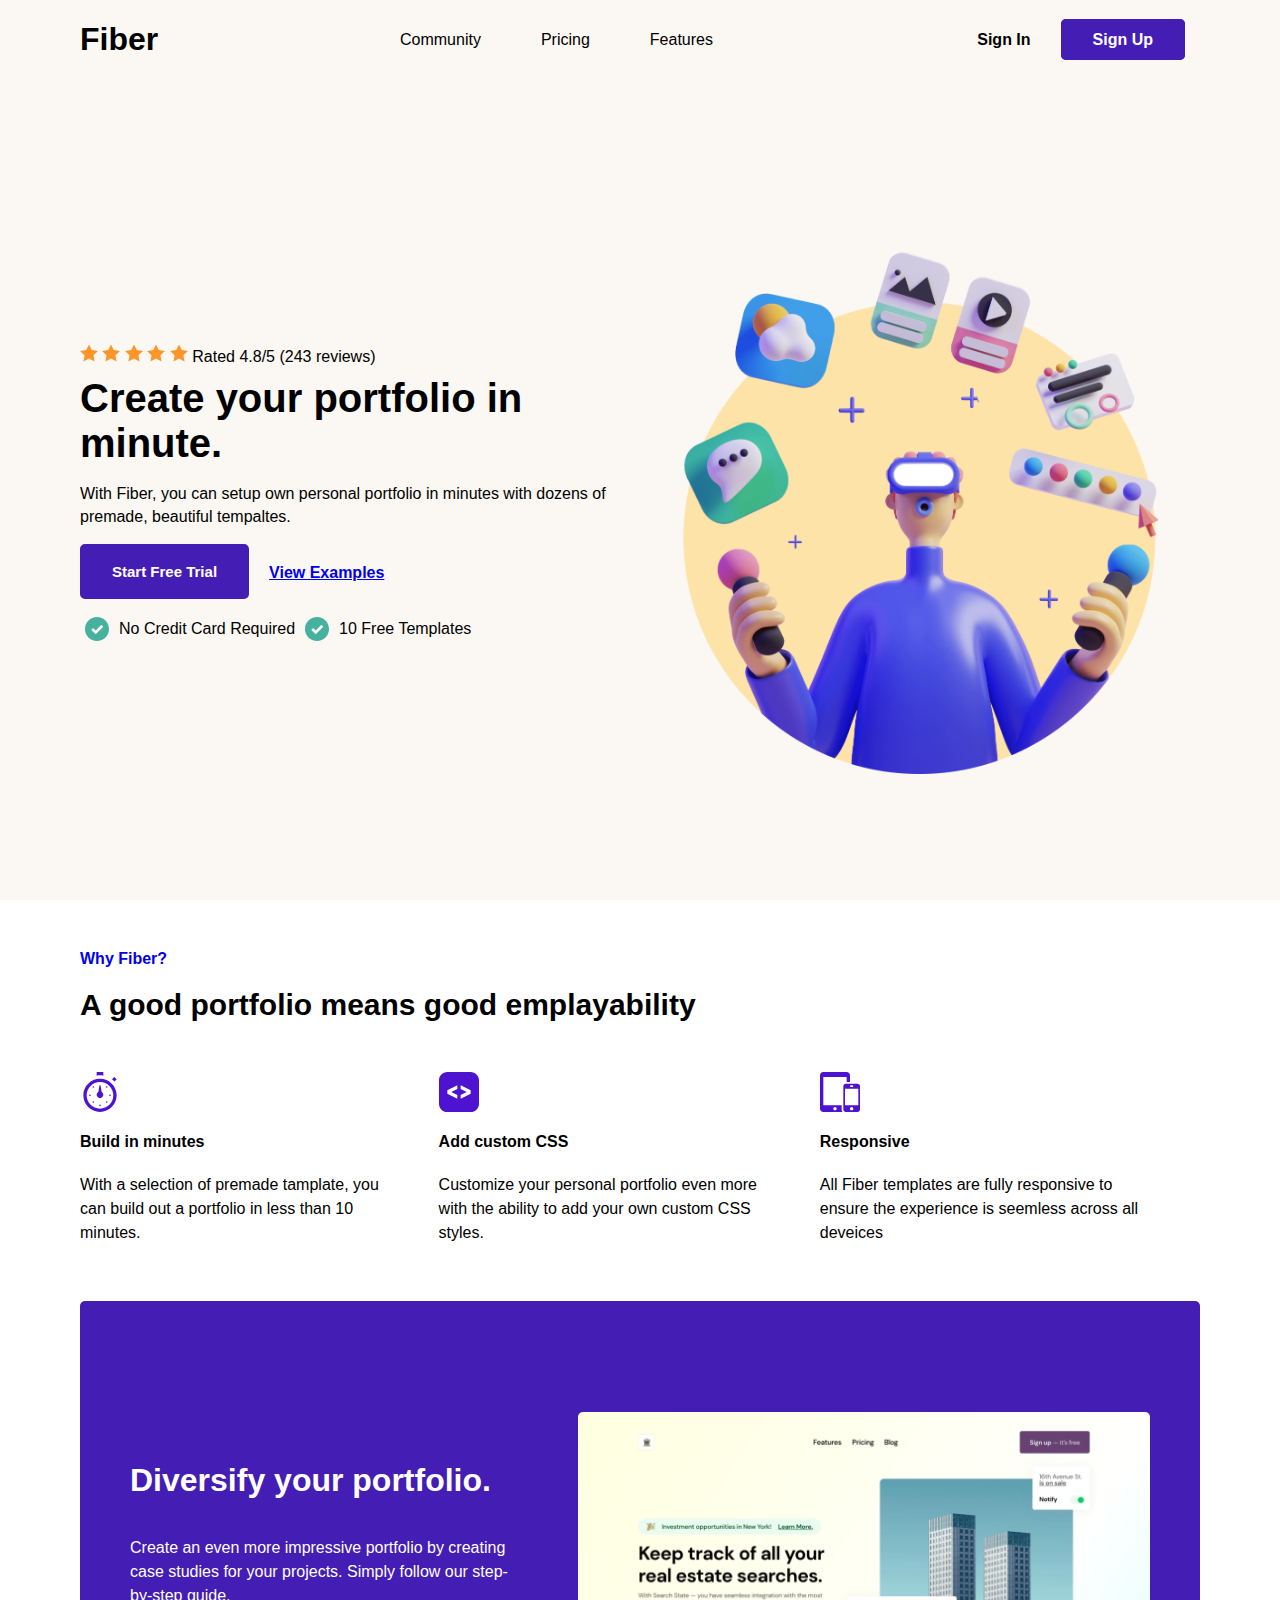
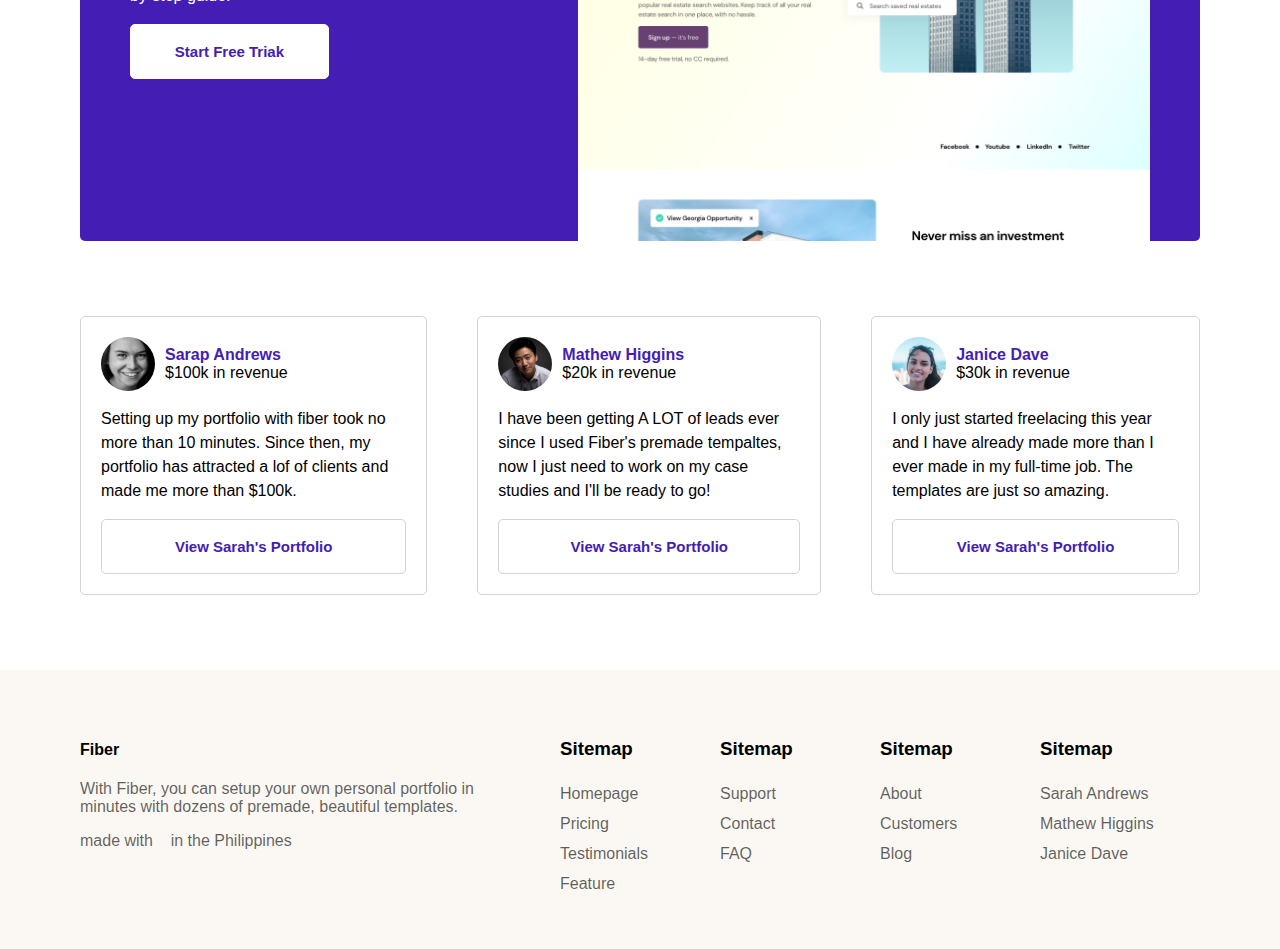
==== index.html @ 03c806fe "Add files via upload" ====
<html lang="en">
<head>
    <meta charset="UTF-8">
    <meta http-equiv="X-UA-Compatible" content="IE=edge">
    <meta name="viewport" content="width=device-width, initial-scale=1.0">
    <link rel="stylesheet" href="https://pro.fontawesome.com/releases/v5.10.0/css/all.css" integrity="sha384-AYmEC3Yw5cVb3ZcuHtOA93w35dYTsvhLPVnYs9eStHfGJvOvKxVfELGroGkvsg+p" crossorigin="anonymous"/>

    <link rel="stylesheet" href="/css/style.css">



    <title>Fiber</title>
</head>
<body>
    <section id="section-one">
        <header>
            <div class="logo">
                <h1>Fiber</h1>
            </div>

            <input type="checkbox" id="nav-toggle" class="nav-toggle">
            <label for="nav-toggle" class="nav-toggle-label">
                <span>
                    <img src="/Assets/Hamburger Menu.svg" alt="">
                </span>
            </label>

            <div class="navigation-bar">
                <nav>
                    <ul>
                        <li><a href="#">Community</a></li>
                        <li><a href="#">Pricing</a></li>
                        <li><a href="#">Features</a></li>
                    </ul>
                </nav>

                <div class="sign-in-up">
                    <ul>
                        <li><a class="in" href="#">Sign In</a></li>
                        <li><a class="up" href="sign-up.html">Sign Up</a></li>
                    </ul>

                </div>

            </div>
        </header>


        <div class="container-one">

            <div class="wrapper">

            <div class="content-one">
                <!-- <span>
                    <img src="/Assets/hero-Illustration.png" alt="">
                </span> -->
            </div>


            <div class="content-two">
                <div class="star">
                    <span><img src="/Assets/star.svg" alt=""></span>
                    <span><img src="/Assets/star.svg" alt=""></span>
                    <span><img src="/Assets/star.svg" alt=""></span>
                    <span><img src="/Assets/star.svg" alt=""></span>
                    <span><img src="/Assets/star.svg" alt=""></span>
                
                    <span>Rated 4.8/5 (243 reviews)</span>
                </div>

                <h1>Create your portfolio in minute.</h1>

                <p>
                    With Fiber, you can setup own personal portfolio in minutes
                    with dozens of premade, beautiful tempaltes.
                </p>
            

            <div class="start-free-trial">
                <input type="button" value="Start Free Trial">
                <span><a href="#">View Examples</a></span>
            </div>

            <div class="card-template">
                <div  class="text">
                    <span><img src="/Assets/Checkmark.svg" alt=""></span>
                    <span>No Credit Card Required</span>
                </div>
                <div  class="text">
                    <span><img src="/Assets/Checkmark.svg" alt=""></span>
                    <span>10 Free Templates</span>
                </div>
            </div>
        </div>
        </div>
        </div>
    </section>






    <section id="section-two">

        <div class="why-fiber">
            <a href="#">Why Fiber?</a>
            <h1>A good portfolio means good emplayability</h1>
        </div>

        <div class="build-add-responsive">
            <div class="build-minute">

                <img src="/Assets/time.svg" alt="">
                <h4>Build in minutes</h4>
                <p>
                    With a selection of premade tamplate, you 
                    can build out a portfolio in less than 10
                    minutes.
                </p>
            </div>

            <div class="add-custom">

                <img src="/Assets/code.svg" alt="">
                <h4>Add custom CSS</h4>
                <p>
                    Customize your personal portfolio even
                    more with the ability to add your own
                    custom CSS styles.
                </p>

            </div>
            <div class="responsive">

                <img src="/Assets/allSizes.svg" alt="">
                <h4>Responsive</h4>
                <p>
                    All Fiber templates are fully responsive
                    to ensure the experience is seemless
                    across all deveices
                </p>
            </div>
        </div>
    </section>






    <section id="section-three">

        <div class="third-section-container">
            <div class="third-section-wrapper">
                <div class="diversify">
                    <h1>
                        Diversify your portfolio.
                    </h1>
                    <p>
                        Create an even more impressive portfolio by
                        creating case studies for your projects.
                        Simply follow our step-by-step guide.
                    </p>
                    <input type="button" value="Start Free Triak">

                </div>
                <div class="third-section-img">
                    
                </div>

            </div>

        </div>
    </section>





    <section id="section-four">
        <div class="container-four">

            <div class="wrapper-four-one">
                <div class="user">
                    <span class="people">
                        <img src="/Assets/User Avatar.svg" alt="">
                        <span class="name">
                            <p>Sarap Andrews</p>
                            <p>$100k in revenue</p>
                        </span>
                    </span>
                    <p>
                        Setting up my portfolio with fiber took no more
                        than 10 minutes. Since then, my portfolio has 
                        attracted a lof of clients and made me more than
                        $100k.
                    </p>
                    <input type="button" name="" id="" value="View Sarah's Portfolio">
                </div>
            </div>

            <div class="wrapper-four-two">
                <div class="user">
                    <span class="people">
                        <img src="/Assets/User Avatar 2.svg" alt="">
                        <span class="name">
                            <p>Mathew Higgins</p>
                            <p>$20k in revenue</p>
                        </span>
                    </span>
                    <p>
                        I have been getting A LOT of leads ever since I used
                        Fiber's premade tempaltes, now I just need to  work on
                        my case studies and I'll be ready to go!
                    </p>
                    <input type="button" name="" id="" value="View Sarah's Portfolio">
                </div>
            </div>

            <div class="wrapper-four-three">
                <div class="user">
                    <span class="people">
                        <img src="/Assets/User Avatar 32.svg" alt="">
                        <span class="name">
                            <p>Janice Dave</p>
                            <p>$30k in revenue</p>
                        </span>
                    </span>
                    <p>
                        I only just started freelacing this year and I have already
                        made more than I ever made in my full-time job. The 
                        templates are just so amazing.
                    </p>
                    <input type="button" name="" id="" value="View Sarah's Portfolio">
                </div>
            </div>

        </div>
    </section>





    <footer>
        <div class="footer-container">
            <div class="fiber">
                <h4>Fiber</h4>
                <p>
                    With Fiber, you can setup your own personal
                    portfolio in minutes with dozens of premade,
                    beautiful templates.
                </p>
                <p>
                    made with &nbsp; <span><i class="fas fa-heart"></i></span> &nbsp; in the Philippines
                </p>
            </div>
            <div class="sitemap">
                <h3>Sitemap</h3>

                <div class="footer-site">
                    <a href="#">Homepage</a>
                    <a href="#">Pricing</a>
                    <a href="#">Testimonials</a>
                    <a href="#">Feature</a>
                </div>
            </div>

            <div class="resources">
                <h3>Sitemap</h3>

                <div class="footer-site">
                    <a href="#">Support</a>
                    <a href="#">Contact</a>
                    <a href="#">FAQ</a>
                </div>
            </div>

            <div class="comapany">
                <h3>Sitemap</h3>

                <div class="footer-site">
                    <a href="#">About</a>
                    <a href="#">Customers</a>
                    <a href="#">Blog</a>
                </div>
            </div>

            <div class="portfolio">
                <h3>Sitemap</h3>

                <div class="footer-site">
                    <a href="#">Sarah Andrews</a>
                    <a href="#">Mathew Higgins</a>
                    <a href="#">Janice Dave</a>
                </div>
            </div>

        </div>
    </footer>

    
</body>
</html>
---- css/style.css ----
*, *::after, *::before {
  -webkit-box-sizing: border-box;
          box-sizing: border-box;
}

body {
  margin: 0;
  padding: 0;
  font-family: sans-serif;
}

:root {
  --primary-clr: #441db5;
  --bg-background: #fbf8f3;
}

/* SECTION1 HEADER AND NAV ***********************/
#section-one {
  background-color: var(--bg-background);
  height: 100vh;
  width: 100%;
}

header {
  background-color: var(--bg-background);
  position: fixed;
  width: 100%;
  display: grid;
  grid-template-columns: .5fr 3.5fr 3.5fr .5fr;
  z-index: 999;
}
.logo{
  grid-column: 2/ 3;
}

.navigation-bar {
  padding-top: 10px;
  position: absolute;
  text-align: right;
  top: 100%;
  right: 0;
  background-color: #e4e0da;
  width: 100%;
  -webkit-transition: -webkit-transform 400ms ease-in-out;
  transition: -webkit-transform 400ms ease-in-out;
  transition: transform 400ms ease-in-out;
  transition: transform 400ms ease-in-out, 
  -webkit-transform 400ms ease-in-out;
  -webkit-transform: scale(1, 0);
          transform: scale(1, 0);
  -webkit-transform-origin: top;
          transform-origin: top;
}

.navigation-bar a {
  opacity: 0;
  -webkit-transition: opacity 150ms ease-in-out;
  transition: opacity 150ms ease-in-out;
}

nav ul {
  padding: 0;
  margin: 0;
  list-style: none;
}

nav li {
  margin-right: 30px;
  margin-bottom: 20px;
}

nav a {
  color: black;
  text-decoration: none;
}

.sign-in-up ul {
  padding: 0;
  margin: 0;
  list-style: none;
}

.sign-in-up li {
  margin: 20px 15px;
}

.sign-in-up a {
  font-weight: bold;
  text-decoration: none;
  margin: 20px 15px;
}

.sign-in-up .in {
  padding: 10px 0;
  color: black;
}

.sign-in-up .up {
  color: white;
  padding: 10px 30px;
  background-color: var(--primary-clr);
  border-radius: 5px;
  border: 2px solid var(--primary-clr);
  -webkit-transition: 200ms ease-in-out;
  transition: 200ms ease-in-out;
}

.sign-in-up .up:hover {
  color: var(--primary-clr);
  background-color: white;
}

header .nav-toggle {
  display: none;
}

header .nav-toggle-label {
  position: absolute;
  top: 0;
  right: 0;
  display: -webkit-box;
  display: -ms-flexbox;
  display: flex;
  height: 100%;
  -webkit-box-align: center;
      -ms-flex-align: center;
          align-items: center;
  grid-column: 3/ 4;
  cursor: pointer;
}

.nav-toggle:checked ~ .navigation-bar {
  -webkit-transform: scale(1, 1);
          transform: scale(1, 1);
}

.nav-toggle:checked ~ .navigation-bar a {
  opacity: 1;
  -webkit-transition: opacity 250ms ease-in-out 250ms;
  transition: opacity 250ms ease-in-out 250ms;
}


.container-one{
  display: grid;
  grid-template-columns: .5fr 7fr .5fr;
  /* grid-template-rows: .5fr 5fr 5fr; */
  height: 100%;
  
}
.wrapper{
  grid-column: 2/ 3;
  display: grid;
  grid-template-rows: 6vh 50vh auto;
}
.content-one{
  grid-row: 2/ 3;
  display: flex;
  justify-content: center;
  background-image: url(/Assets/hero-Illustration.png);
  background-repeat: no-repeat;
  background-size: contain;
  background-position: center;
}
.content-two{
  grid-row: 3/ 4;
  display: flex;
  flex-direction: column;
}
.content-two .star{
  display: none;
}
.content-two h1{
  margin: 0;
  font-size: 30px;
}
.content-two p{
  line-height: 23px;
}
.start-free-trial{
  display: flex;
  flex-direction: column;
  justify-content: center;
}
.start-free-trial input{
  height: 55px;
  background-color: var(--primary-clr);
  border: 2px solid var(--primary-clr);
  border-radius: 5px;
  color: white;
  transition: 200ms ease-in-out;

}
.start-free-trial input:hover{
  background-color: white;
  color: var(--primary-clr);

}
.start-free-trial input[value]{
  
  font-size: 15px;
  font-weight: bold;
}
.start-free-trial span{
  font-weight: bold;
 
}
.start-free-trial a{
  display: flex;
  justify-content: center;
  padding: 20px;
}
.text{
  display: flex;
  align-items: center;
}
.text span{
  margin: 5px;
}





@media screen and (min-width: 1027px){
  .nav-toggle-label img{
    display: none;
  }
  header{
    display: grid;
    grid-template-columns: .5fr 2fr 5fr .5fr;
    position:fixed;
  }
  .logo{
    grid-column: 2/ 3;
  }
  .navigation-bar{
    all: unset;
    grid-column: 3/ 4;
    display: flex;
    justify-content: space-between;
  }
  nav ul{
    display: flex;
    align-items: center;
    height: 100%;
  }
  nav li{
    all: unset;
    margin-right: 60px;
  }
  .sign-in-up ul{
    display: flex;
    height: 100%;
    align-items: center;
  }
  .sign-in-up li{
    all: unset;
  }
  .navigation-bar a{
    opacity: 1;
  }


  .container-one{
    all: unset;
    display: grid;
    grid-template-rows: 10vh 90vh;
    grid-template-columns: .5fr 7fr .5fr;
  }
  .wrapper{
    all: unset;
    grid-column: 2/ 3;
    grid-row: 2/ 3;
    display: grid;
    grid-template-columns: 1fr 1fr;
    grid-template-rows: 0;
  }
  
  .content-two{
    all: unset;
    grid-column: 1/ 2;
    grid-row: 2/3;
    display: flex;
    flex-direction: column;
    justify-content: center;
  }

  .content-two .star{
    margin: 10px 0;
    display: block;
  }
  .content-two h1{
    font-size: 40px;
  }
  .start-free-trial{
    all: unset;
    display: flex;
  }
  .start-free-trial input{
    padding: 0 30px;
  }
  .card-template{
    display: flex;
    margin: 10px 0;
  }
  .content-one{
    all: unset;
    background-image: url(/Assets/hero-Illustration.png);
    width: 100%;
    background-size: contain;
    background-repeat: no-repeat;
    grid-column: 2/ 3;
    grid-row: 2/3;
    background-position: center;
  }

}



/* SECTION2 *************************************/
#section-two {
  height: auto;
  width: 100%;
  display: grid;
  grid-template-columns: .5fr 7fr .5fr;
  padding-bottom: 40px;
}
.why-fiber{
  grid-column: 2/ 3;
  padding: 50px 0;
}
.why-fiber a{
  text-decoration: none;
  font-weight: bold;
}
.why-fiber h1{
  margin-bottom: 0;
  font-size: 30px;
}

.build-add-responsive{
  grid-column: 2/ 3;
  display: flex;
  flex-direction: column;
  justify-content: space-between;

}
.build-add-responsive p{
  line-height: 24px;
}

@media screen and (min-width: 1027px) {
  .build-add-responsive{
    flex-direction: row;
    justify-content: space-between;
  }
  .build-add-responsive p{
    margin-right: 50px;
  }
}

/* SECTION3 *************************************/
#section-three {
  height: 100vh;
  width: 100%;
}
.third-section-container{
  display: grid;
  height: 100%;
  grid-template-columns: .5fr 7fr .5fr;
}
.third-section-wrapper{
  grid-column: 2/ 3;
  background-color: var(--primary-clr);
  display: grid;
  grid-template-rows: auto 1fr;
}
.diversify{
  grid-row: 1/ 2;
  padding: 50px;
}
.diversify h1{
  margin-top: 0;
  color: white;
}
.diversify p{
  line-height: 24px;
  color: white;
}
.diversify input[value]{
  width: 100%;
  height: 55px;
  background-color: white;
  border-radius: 5px;
  border: 1px solid white;
  color: var(--primary-clr);
  font-weight: bold;
  font-size: 15px;
  transition: 200ms ease-in-out;
}
.diversify input[value]:hover{
  background-color: var(--primary-clr);
  border: 1px solid white;
  color: white;
}

.third-section-img{
  grid-template-rows: 2/ 3;
  background-image: url(/Assets/Page\ Image.png);
  background-size: cover;
  margin: 0 50px;
  border-top-left-radius: 5px;
  border-top-right-radius: 5px;
  background-position: center;
}

@media screen and (min-width: 1027px) {
  #section-three {
    height: 60vh;
  }
  .third-section-wrapper{
    grid-template-columns: .8fr 1fr;
    border-radius: 5px;
  }
  .diversify{
    grid-column: 1/ 2;
    grid-row: 2/ 3;
    display: flex;
    flex-direction: column;
    justify-content: center;
  }
  .diversify input[value]{
    width: 50%;
 
  }
  .third-section-img{
    all: unset;
    grid-column: 2/ 3;
    grid-row: 2/ 3;
    background-image: url(/Assets/Page\ Image.png);
    background-repeat: no-repeat;
    background-size: contain;
    margin-top: 0;
    margin-right: 50px;
    background-position: bottom;
    border-top-left-radius: 5px;
    border-top-right-radius: 5px;
   
  }
}


/* SECTION4 ************************************/
#section-four {
  height: auto;
  width: 100%;
  display: grid;
  grid-template-columns: .5fr 7fr .5fr;

}
.container-four{
  grid-column: 2/ 3;
  display: grid;
  grid-template-rows: 1fr 1fr 1fr;
  margin: 25px 0;
}
.wrapper-four-one{
  grid-row: 1/ 2 ;
  padding: 25px 0;
}
.wrapper-four-two{
  grid-row: 2/ 3 ;
  padding: 25px 0;
}
.wrapper-four-three{
  grid-row: 3/ 4 ;
  padding: 25px 0;
}

/* USER */
.user{
  border: 1px solid lightgray;
  padding: 20px;
  border-radius: 5px;
  transition: 250ms ease-in-out;
  
}
.user:hover{
  box-shadow: 5px 5px 20px 5px lightgrey;

}
.user input[value]{
  height: 55px;
  width: 100%;
  font-size: 15px;
  font-weight: bold;
  color: var(--primary-clr);
  border-radius: 5px;
  background-color: white;
  border: 1px solid lightgray;
  transition: 200ms ease-in-out;

}
.user input[value]:hover{
  background-color: var(--primary-clr);
  color: white;

}

.people{
  display: flex;
}
.people + p{
  line-height: 24px;
}
.name{
  display: flex;
  justify-content: center;
  flex-direction: column;
}
.name p{
  margin: 0 10px;
}
.name :first-child{
  font-weight: bold;
  color: var(--primary-clr);
}
/* USER END */
@media screen and (min-width: 1027px) {
  #section-four{
    width: 100%;
    
  }
  .container-four{
    all: unset;
    grid-column: 2/ 3;
    display: flex;
    margin: 50px 0;
    
  }
 
  .wrapper-four-two{
    margin: 0 50px;
  }

}


/* FOOTER *************************************/
footer {
  width: 100%;
  height: auto;
  background-color: var(--bg-background);
  display: grid;
  grid-template-columns: .5fr 7fr .5fr;
  padding: 50px 0;
}
.footer-container{
  grid-column: 2/ 3;
  display: grid;
  grid-template-rows: 1fr 1fr 1fr 1fr 1fr;

  
}

.fiber{
  grid-row: 1/ 2;
}
.fiber p{
  color: rgba(0, 0, 0, 0.623);
  display: flex;
  align-items: center;
}

.sitemap{
  grid-row: 2/3;

}

.resources{
  grid-row: 3/4;
}
.company{
  grid-row: 4/5;
}
.portfolio{
  grid-row: 5/6;
}

.footer-site{
  display: flex;
  flex-direction: column;
  justify-content: space-between;
  line-height: 30px;
}
.footer-site a{
  text-decoration: none;
  color: rgba(0, 0, 0, 0.623);
}

@media screen and (min-width: 1027px) {
  .footer-container{
    all: unset;
    grid-column: 2/ 3;
    display: grid;
    grid-template-columns: 3fr 1fr 1fr 1fr 1fr;
  }
  .fiber{
    all: unset;
    grid-column: 1/2;
    padding-right: 30px;
  }  
  .sitemap{
    all: unset;
    grid-column: 2/3;
  }
  
  .resources{
    all: unset;
    grid-column: 3/4;
  }
  .company{
    all: unset;
    grid-column: 4/5;
  }
  .portfolio{
    all: unset;
    grid-column: 5/6;
  }
  

}
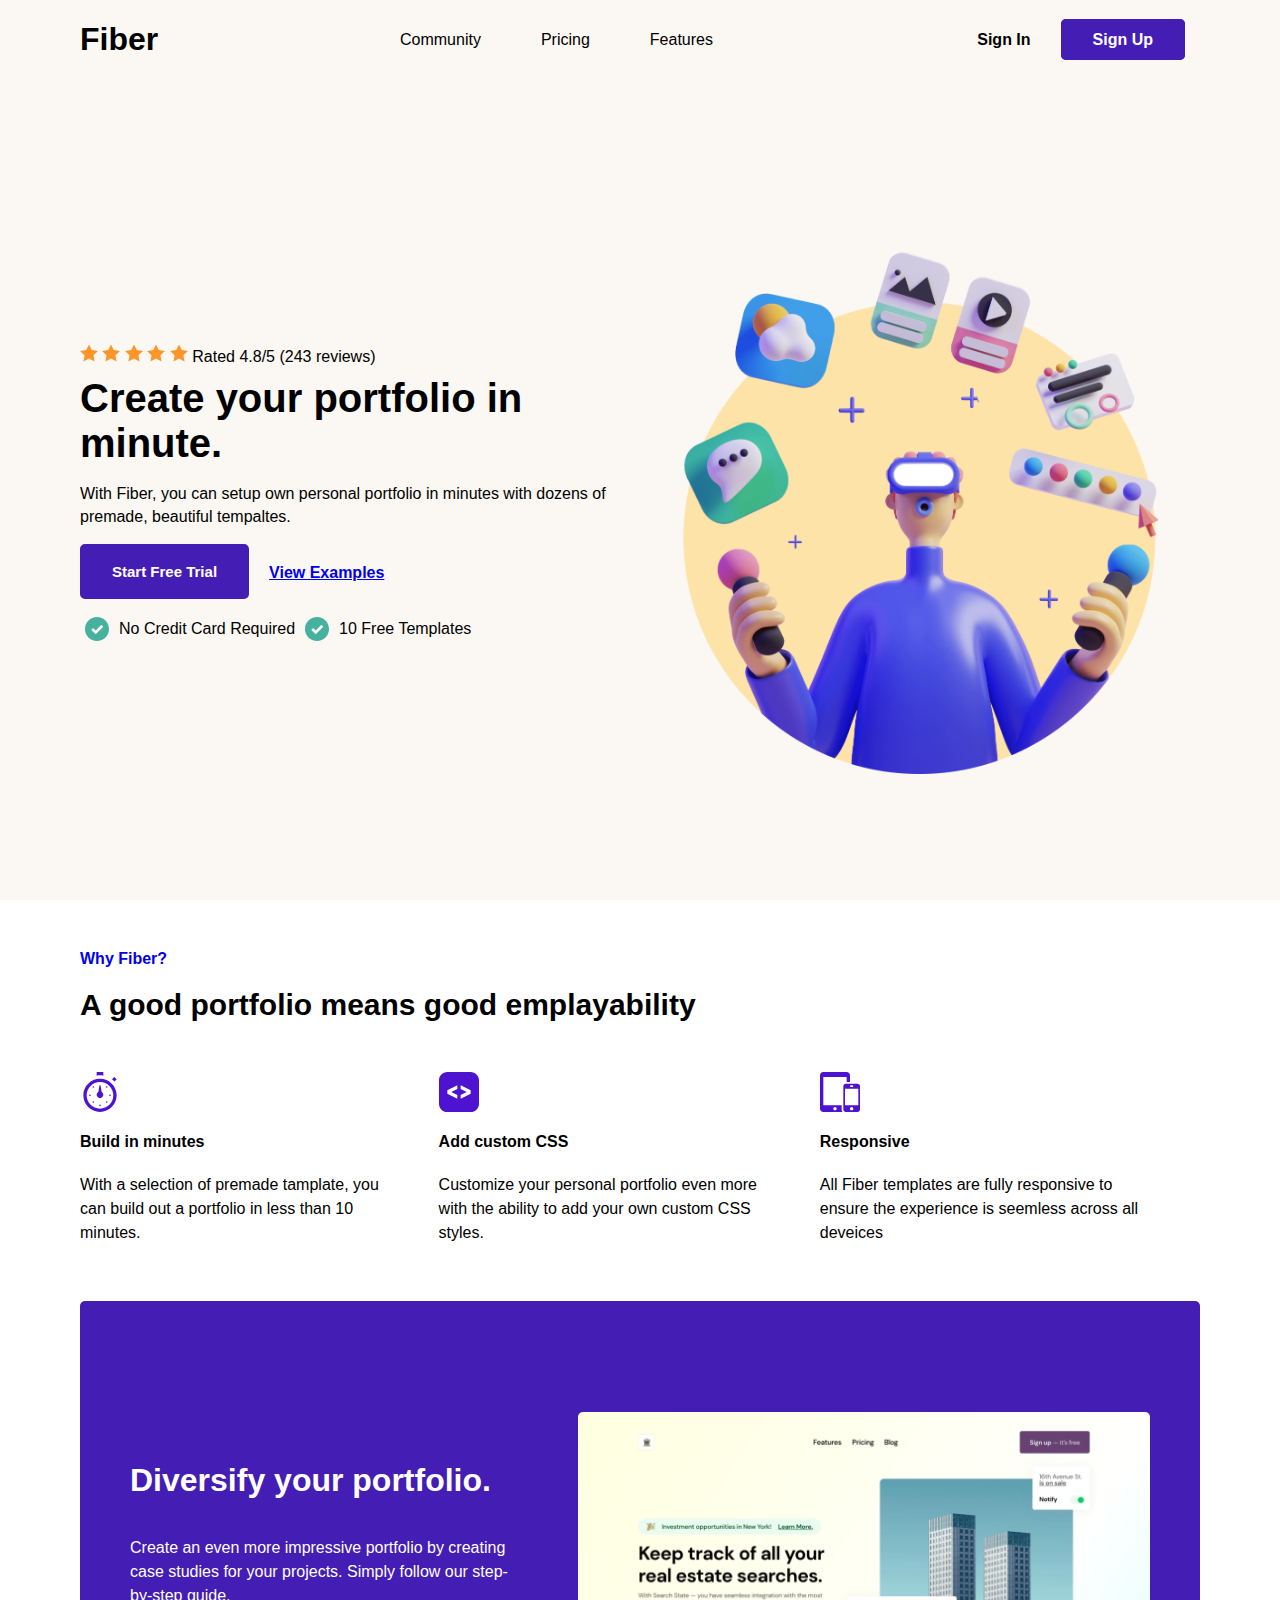
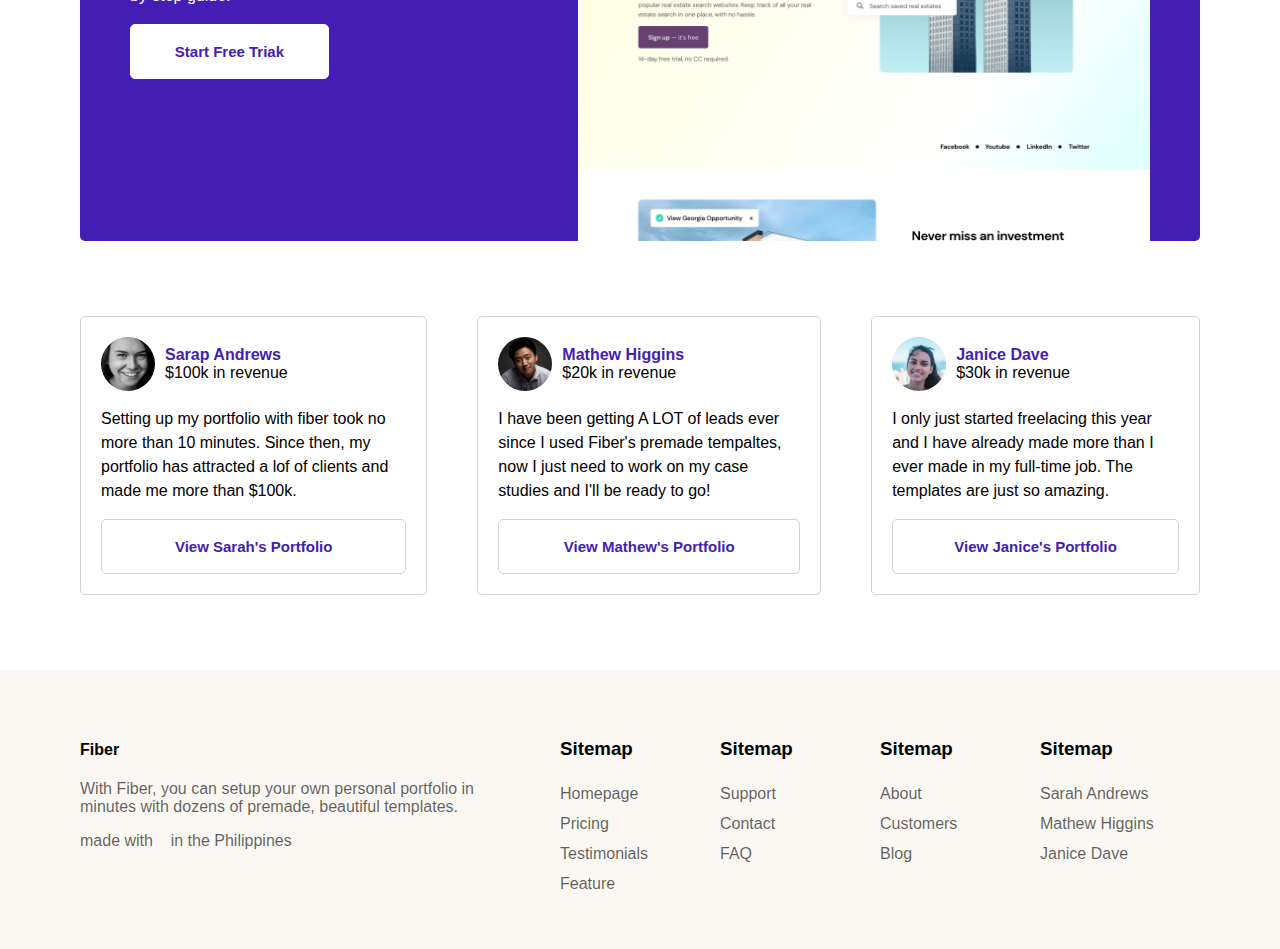
==== commit 888d92b1: "Update index.html" ====
--- a/index.html
+++ b/index.html
@@ -214,7 +214,7 @@
                         Fiber's premade tempaltes, now I just need to  work on
                         my case studies and I'll be ready to go!
                     </p>
-                    <input type="button" name="" id="" value="View Sarah's Portfolio">
+                    <input type="button" name="" id="" value="View Mathew's Portfolio">
                 </div>
             </div>
 
@@ -232,7 +232,7 @@
                         made more than I ever made in my full-time job. The 
                         templates are just so amazing.
                     </p>
-                    <input type="button" name="" id="" value="View Sarah's Portfolio">
+                    <input type="button" name="" id="" value="View Janice's Portfolio">
                 </div>
             </div>
 
@@ -302,4 +302,4 @@
 
     
 </body>
-</html>+</html>
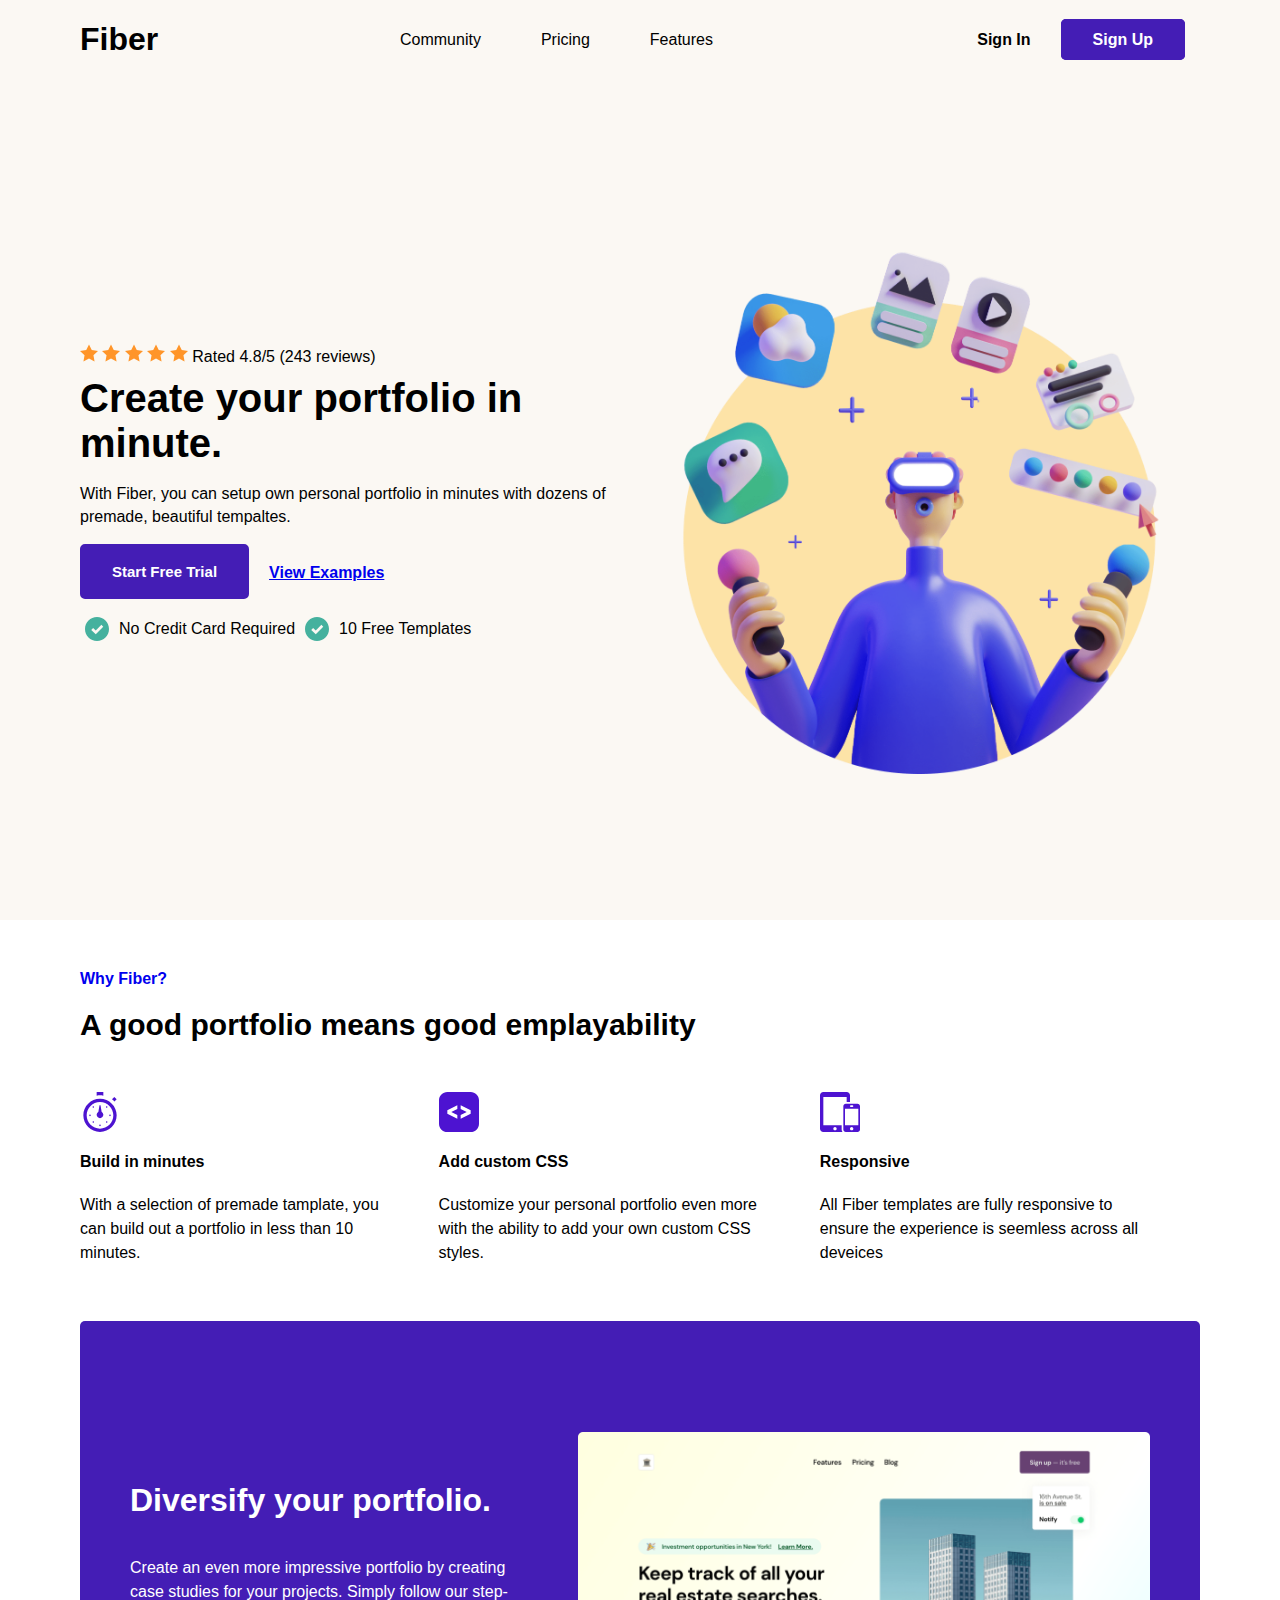
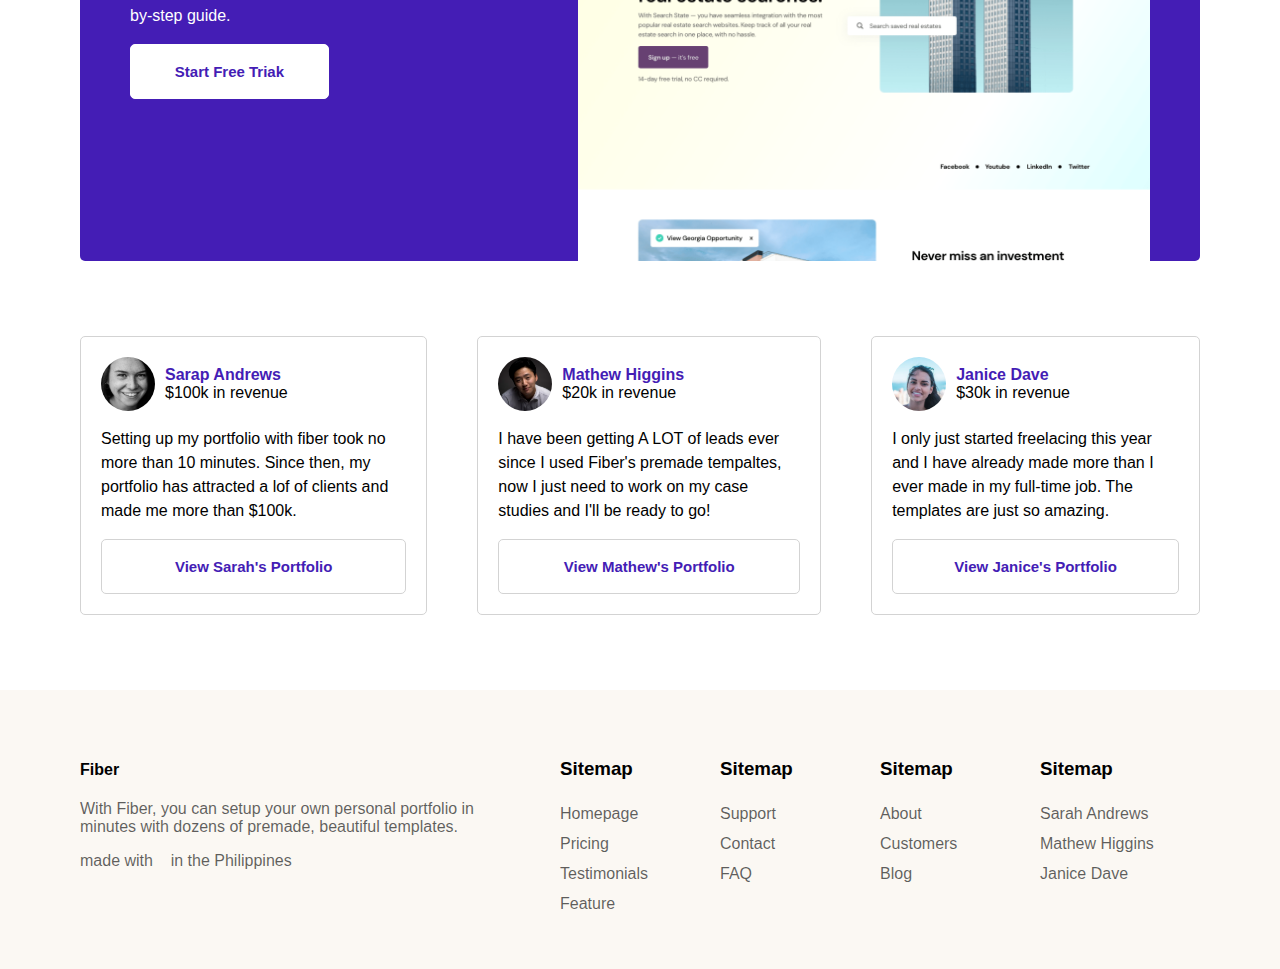
==== commit 8105e331: "Update index.html" ====
--- a/index.html
+++ b/index.html
@@ -5,7 +5,7 @@
     <meta name="viewport" content="width=device-width, initial-scale=1.0">
     <link rel="stylesheet" href="https://pro.fontawesome.com/releases/v5.10.0/css/all.css" integrity="sha384-AYmEC3Yw5cVb3ZcuHtOA93w35dYTsvhLPVnYs9eStHfGJvOvKxVfELGroGkvsg+p" crossorigin="anonymous"/>
 
-    <link rel="stylesheet" href="/css/style.css">
+    <link rel="stylesheet" href="css/style.css">
 
 
 
--- a/css/style.css
+++ b/css/style.css
@@ -17,8 +17,9 @@
 /* SECTION1 HEADER AND NAV ***********************/
 #section-one {
   background-color: var(--bg-background);
-  height: 100vh;
-  width: 100%;
+  height: auto;
+  width: 100%;
+  padding-bottom: 20px;
 }
 
 header {
@@ -145,7 +146,7 @@
   display: grid;
   grid-template-columns: .5fr 7fr .5fr;
   /* grid-template-rows: .5fr 5fr 5fr; */
-  height: 100%;
+  height: auto;
   
 }
 .wrapper{
